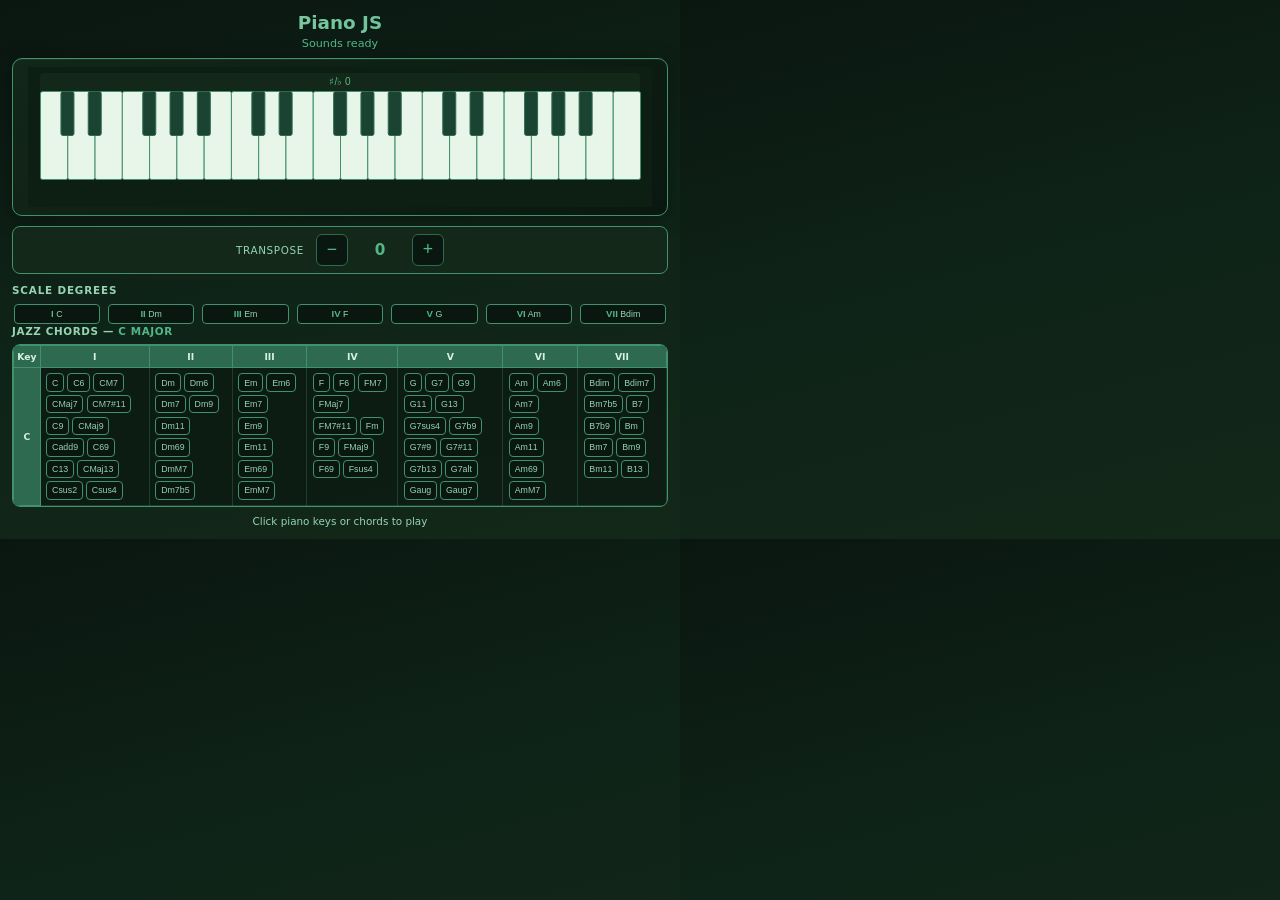
==== plugin-component/popup.html @ 5df88401 "updated pianojs" ====
<!DOCTYPE html>
<html lang="en">

<head>
	<meta charset="UTF-8" />
	<title>Piano JS</title>
	<link rel="stylesheet" href="popup.css" />
</head>

<body>
	<header class="popup-header">
		<h1>Piano JS</h1>
		<p id="load-status" class="load-status">Loading sounds…</p>
	</header>

	<section class="piano-panel">
		<div id="sketch-holder"></div>
	</section>

	<div class="transpose-bar">
		<label>Transpose</label>
		<button type="button" id="transpose-down" aria-label="Transpose down">−</button>
		<span id="transpose-value">0</span>
		<button type="button" id="transpose-up" aria-label="Transpose up">+</button>
	</div>

	<section class="degree-section">
		<h2>Scale degrees</h2>
		<div id="degree-chords"></div>
	</section>

	<section class="chord-section">
		<h2>Jazz chords — <span id="current-key-label" class="current-key-label">C major</span></h2>
		<div class="table-wrap">
			<table id="chord-table">
				<thead>
					<tr>
						<th class="row-key">Key</th>
						<th>I</th>
						<th>II</th>
						<th>III</th>
						<th>IV</th>
						<th>V</th>
						<th>VI</th>
						<th>VII</th>
					</tr>
				</thead>
				<tbody id="chord-table-body"></tbody>
			</table>
		</div>
	</section>

	<p class="footer-hint">Click piano keys or chords to play</p>

	<script src="lib/Tone.min.js"></script>
	<script src="lib/p5.min.js"></script>
	<script src="definitions.js"></script>
	<script src="key_ui.js"></script>
	<script src="piano_ui.js"></script>
	<script src="sketch.js"></script>
	<script src="chords-ui.js"></script>
	<script src="popup.js"></script>
</body>

</html>
---- plugin-component/popup.css ----
:root {
	--bg-deep: #0a1610;
	--bg-panel: #132818;
	--bg-panel-hover: #1a3324;
	--accent: #2d6a4f;
	--accent-bright: #52b788;
	--accent-glow: rgba(82, 183, 136, 0.35);
	--text: #d8f3dc;
	--text-muted: #95d5b2;
	--border: #40916c;
}

* {
	box-sizing: border-box;
}

html,
body {
	margin: 0;
	padding: 0;
	width: 680px;
	min-width: 680px;
	max-height: 640px;
	min-height: 520px;
	overflow-y: auto;
	overflow-x: hidden;
	font-family: 'Segoe UI', system-ui, -apple-system, sans-serif;
	background: linear-gradient(165deg, var(--bg-deep) 0%, #0f2418 50%, var(--bg-panel) 100%);
	color: var(--text);
}

body {
	padding: 0.75rem;
}

.popup-header {
	text-align: center;
	margin-bottom: 0.5rem;
}

.popup-header h1 {
	margin: 0;
	font-size: 1.15rem;
	font-weight: 600;
	background: linear-gradient(90deg, var(--text-muted), var(--accent-bright));
	-webkit-background-clip: text;
	-webkit-text-fill-color: transparent;
	background-clip: text;
}

.load-status {
	margin: 0.25rem 0 0;
	font-size: 0.7rem;
	color: var(--text-muted);
}

.load-status.ready {
	color: var(--accent-bright);
}

.piano-panel {
	background: linear-gradient(145deg, rgba(19, 40, 24, 0.95), rgba(10, 22, 16, 0.9));
	border: 1px solid var(--border);
	border-radius: 10px;
	padding: 0.5rem 0.35rem;
	margin-bottom: 0.6rem;
	box-shadow: 0 4px 20px rgba(0, 0, 0, 0.35), inset 0 1px 0 rgba(82, 183, 136, 0.1);
	overflow-x: auto;
}

#sketch-holder {
	display: flex;
	justify-content: center;
	overflow: visible;
	border-radius: 6px;
	min-width: 624px;
}

#sketch-holder canvas {
	display: block;
	width: 624px !important;
	height: 140px !important;
	max-width: none;
}

.transpose-bar {
	display: flex;
	align-items: center;
	justify-content: center;
	gap: 0.75rem;
	margin-bottom: 0.6rem;
	padding: 0.45rem 0.6rem;
	background: var(--bg-panel);
	border: 1px solid var(--border);
	border-radius: 8px;
}

.transpose-bar label {
	font-size: 0.65rem;
	color: var(--text-muted);
	text-transform: uppercase;
	letter-spacing: 0.06em;
}

.transpose-bar button {
	width: 2rem;
	height: 2rem;
	border: 1px solid var(--accent);
	border-radius: 6px;
	background: var(--bg-deep);
	color: var(--accent-bright);
	font-size: 1.1rem;
	cursor: pointer;
	transition: background 0.15s, box-shadow 0.15s;
}

.transpose-bar button:hover {
	background: var(--accent);
	box-shadow: 0 0 10px var(--accent-glow);
}

#transpose-value {
	min-width: 2.5rem;
	text-align: center;
	font-size: 0.95rem;
	font-weight: 600;
	color: var(--accent-bright);
}

.degree-section h2 {
	font-size: 0.65rem;
	text-transform: uppercase;
	letter-spacing: 0.08em;
	color: var(--text-muted);
	margin: 0 0 0.4rem;
}

#degree-chords {
	display: grid;
	grid-template-columns: repeat(7, 1fr);
	gap: 0.3rem;
}

.degree-btn {
	display: flex;
	flex-direction: column;
	align-items: center;
	gap: 0.15rem;
	padding: 0.35rem 0.15rem;
	border: 1px solid var(--border);
	border-radius: 6px;
	background: var(--bg-panel);
	color: var(--text);
	cursor: pointer;
	transition: background 0.12s, box-shadow 0.12s, border-color 0.12s;
}

.degree-btn:hover {
	background: var(--bg-panel-hover);
	border-color: var(--accent-bright);
	box-shadow: 0 0 10px var(--accent-glow);
}

.degree-label {
	font-size: 0.6rem;
	font-weight: 700;
	color: var(--accent-bright);
}

.degree-chord {
	font-size: 0.55rem;
	color: var(--text-muted);
	line-height: 1.1;
}

.chord-section {
	margin-bottom: 0.5rem;
}

.chord-section h2 {
	font-size: 0.65rem;
	text-transform: uppercase;
	letter-spacing: 0.06em;
	color: var(--text-muted);
	margin: 0 0 0.35rem;
	line-height: 1.3;
}

.current-key-label {
	color: var(--accent-bright);
	font-weight: 600;
}

.table-wrap {
	overflow-x: auto;
	-webkit-overflow-scrolling: touch;
	max-height: 200px;
	overflow-y: auto;
	border: 1px solid var(--border);
	border-radius: 8px;
	background: rgba(10, 22, 16, 0.6);
}

#chord-table {
	width: 100%;
	border-collapse: collapse;
	font-size: 0.58rem;
}

#chord-table th {
	position: sticky;
	top: 0;
	background: var(--accent);
	color: var(--text);
	padding: 0.3rem 0.2rem;
	border: 1px solid var(--border);
	z-index: 1;
}

#chord-table th.row-key {
	left: 0;
	z-index: 2;
}

#chord-table td {
	padding: 0.25rem;
	border: 1px solid rgba(64, 145, 108, 0.3);
	vertical-align: top;
}

.chord-btn {
	display: inline-block;
	margin: 0.1rem;
	padding: 0.2rem 0.3rem;
	border: 1px solid var(--border);
	border-radius: 4px;
	background: var(--bg-deep);
	color: var(--text-muted);
	font-size: 0.55rem;
	cursor: pointer;
	transition: background 0.12s, color 0.12s, box-shadow 0.12s;
}

.chord-btn:hover {
	background: var(--accent);
	color: var(--text);
	box-shadow: 0 0 6px var(--accent-glow);
}

.chord-btn.active {
	background: var(--accent);
	border-color: var(--accent-bright);
	color: var(--text);
}

.footer-hint {
	margin: 0.5rem 0 0;
	text-align: center;
	font-size: 0.65rem;
	color: var(--text-muted);
}
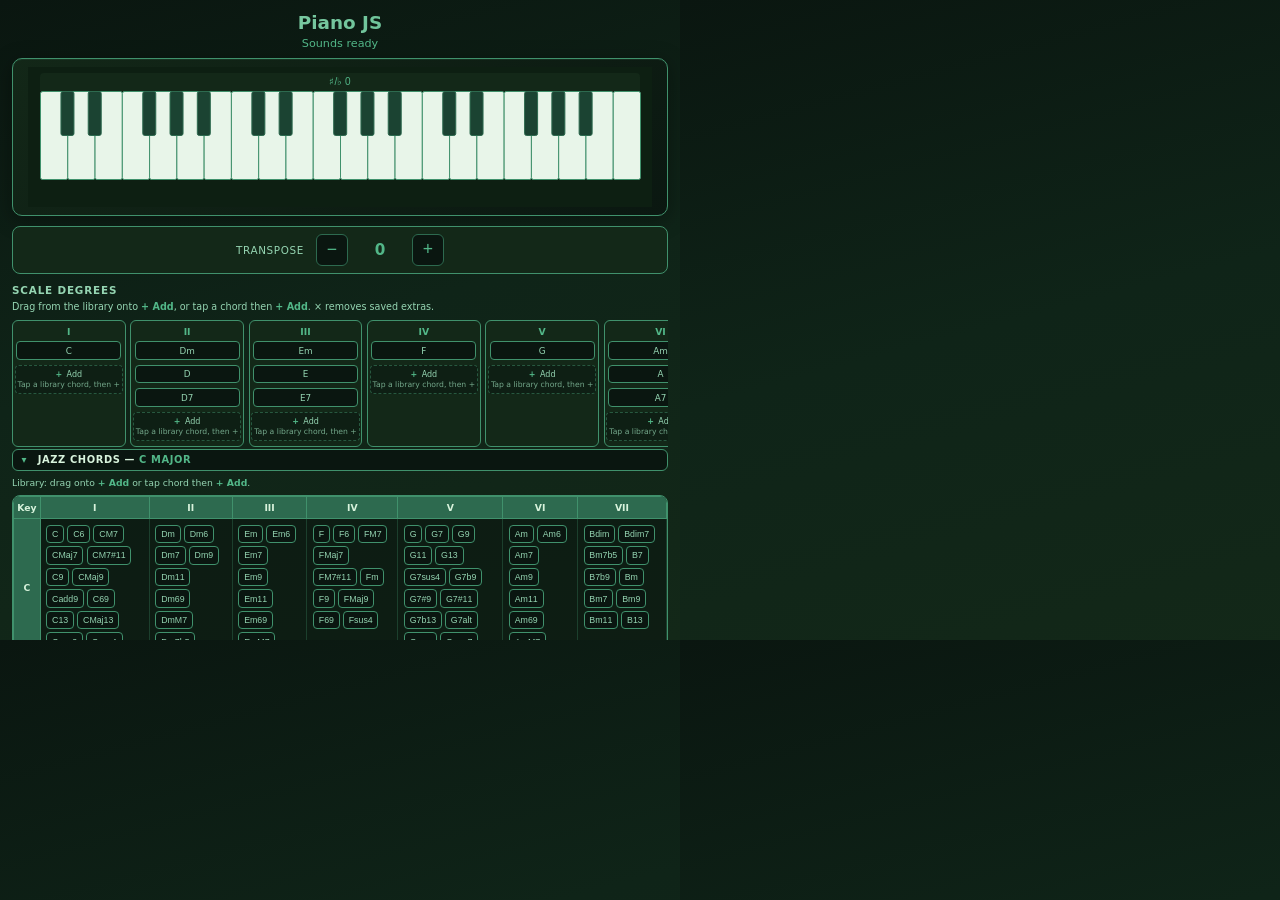
==== commit 5b455510: "update UI" ====
--- a/plugin-component/popup.html
+++ b/plugin-component/popup.html
@@ -26,27 +26,36 @@
 
 	<section class="degree-section">
 		<h2>Scale degrees</h2>
+		<p class="degree-hint">Drag from the library onto <strong>+ Add</strong>, or tap a chord then <strong>+ Add</strong>. × removes saved extras.</p>
 		<div id="degree-chords"></div>
 	</section>
 
-	<section class="chord-section">
-		<h2>Jazz chords — <span id="current-key-label" class="current-key-label">C major</span></h2>
-		<div class="table-wrap">
-			<table id="chord-table">
-				<thead>
-					<tr>
-						<th class="row-key">Key</th>
-						<th>I</th>
-						<th>II</th>
-						<th>III</th>
-						<th>IV</th>
-						<th>V</th>
-						<th>VI</th>
-						<th>VII</th>
-					</tr>
-				</thead>
-				<tbody id="chord-table-body"></tbody>
-			</table>
+	<section class="chord-section" id="jazz-chords-section">
+		<h2 class="chord-section-head">
+			<button type="button" id="jazz-chords-toggle" class="accordion-trigger" aria-expanded="true" aria-controls="jazz-chords-panel">
+				<span class="accordion-chevron" aria-hidden="true">▾</span>
+				<span class="accordion-title">Jazz chords — <span id="current-key-label" class="current-key-label">C major</span></span>
+			</button>
+		</h2>
+		<div id="jazz-chords-panel" class="jazz-chords-panel">
+			<p class="jazz-hint">Library: drag onto <strong>+ Add</strong> or tap chord then <strong>+ Add</strong>.</p>
+			<div class="table-wrap">
+				<table id="chord-table">
+					<thead>
+						<tr>
+							<th class="row-key">Key</th>
+							<th>I</th>
+							<th>II</th>
+							<th>III</th>
+							<th>IV</th>
+							<th>V</th>
+							<th>VI</th>
+							<th>VII</th>
+						</tr>
+					</thead>
+					<tbody id="chord-table-body"></tbody>
+				</table>
+			</div>
 		</div>
 	</section>
 
--- a/plugin-component/popup.css
+++ b/plugin-component/popup.css
@@ -8,6 +8,7 @@
 	--text: #d8f3dc;
 	--text-muted: #95d5b2;
 	--border: #40916c;
+	--danger: #e76f51;
 }
 
 * {
@@ -132,58 +133,252 @@
 	text-transform: uppercase;
 	letter-spacing: 0.08em;
 	color: var(--text-muted);
+	margin: 0 0 0.35rem;
+}
+
+.degree-hint {
 	margin: 0 0 0.4rem;
+	font-size: 0.6rem;
+	line-height: 1.35;
+	color: var(--text-muted);
+}
+
+.degree-hint strong {
+	color: var(--accent-bright);
 }
 
 #degree-chords {
-	display: grid;
-	grid-template-columns: repeat(7, 1fr);
+	display: flex;
+	flex-direction: row;
+	flex-wrap: nowrap;
 	gap: 0.3rem;
-}
-
-.degree-btn {
+	overflow-x: auto;
+	-webkit-overflow-scrolling: touch;
+	scroll-snap-type: x proximity;
+	padding-bottom: 0.15rem;
+}
+
+#degree-chords .degree-cell {
+	flex: 0 0 auto;
+	scroll-snap-align: start;
+	min-width: 4rem;
+}
+
+.degree-cell {
 	display: flex;
 	flex-direction: column;
-	align-items: center;
-	gap: 0.15rem;
-	padding: 0.35rem 0.15rem;
+	align-items: stretch;
+	gap: 0.18rem;
+	padding: 0.28rem 0.1rem;
 	border: 1px solid var(--border);
 	border-radius: 6px;
 	background: var(--bg-panel);
 	color: var(--text);
-	cursor: pointer;
+	min-width: 0;
 	transition: background 0.12s, box-shadow 0.12s, border-color 0.12s;
 }
 
-.degree-btn:hover {
+.degree-cell:hover {
 	background: var(--bg-panel-hover);
 	border-color: var(--accent-bright);
 	box-shadow: 0 0 10px var(--accent-glow);
 }
 
 .degree-label {
-	font-size: 0.6rem;
+	align-self: center;
+	font-size: 0.58rem;
 	font-weight: 700;
 	color: var(--accent-bright);
 }
 
-.degree-chord {
-	font-size: 0.55rem;
-	color: var(--text-muted);
-	line-height: 1.1;
+.degree-slot-list {
+	display: flex;
+	flex-direction: column;
+	gap: 0.12rem;
+	width: 100%;
+}
+
+.degree-slot-row {
+	display: flex;
+	align-items: center;
+	gap: 0.12rem;
+	width: 100%;
+	min-width: 0;
+}
+
+.degree-slot-btn {
+	flex: 1;
+	min-width: 0;
+	margin: 0;
+	padding: 0.18rem 0.08rem;
+	border: 1px solid rgba(64, 145, 108, 0.4);
+	border-radius: 4px;
+	background: var(--bg-deep);
+	color: var(--text-muted);
+	font-size: 0.5rem;
+	font-family: inherit;
+	cursor: pointer;
+	transition: background 0.12s, color 0.12s, border-color 0.12s, box-shadow 0.12s;
+}
+
+.degree-slot-btn:hover {
+	background: var(--accent);
+	border-color: var(--accent-bright);
+	color: var(--text);
+	box-shadow: 0 0 6px var(--accent-glow);
+}
+
+.slot-remove {
+	flex: 0 0 auto;
+	width: 1.15rem;
+	height: 1.15rem;
+	padding: 0;
+	border: 1px solid rgba(231, 111, 81, 0.45);
+	border-radius: 4px;
+	background: rgba(231, 111, 81, 0.1);
+	color: var(--danger);
+	font-size: 0.72rem;
+	line-height: 1;
+	cursor: pointer;
+}
+
+.slot-remove:hover {
+	background: rgba(231, 111, 81, 0.22);
+}
+
+.degree-drop-target {
+	margin-top: 0.05rem;
+	padding: 0.22rem 0.12rem;
+	border: 1px dashed rgba(64, 145, 108, 0.5);
+	border-radius: 4px;
+	background: rgba(10, 22, 16, 0.45);
+	font-size: 0.5rem;
+	color: var(--text-muted);
+	cursor: pointer;
+	text-align: center;
+}
+
+.degree-drop-target .drop-target-plus {
+	font-weight: 700;
+	color: var(--accent-bright);
+	margin-right: 0.12rem;
+}
+
+.degree-drop-target .drop-target-hint {
+	display: block;
+	margin-top: 0.12rem;
+	font-size: 0.48rem;
+	line-height: 1.2;
+}
+
+.degree-drop-target .drop-target-hint.muted {
+	opacity: 0.75;
+}
+
+.degree-drop-target.drop-target-active {
+	border-color: var(--accent-bright);
+}
+
+.degree-drop-target.degree-drop-hover {
+	background: rgba(45, 106, 79, 0.35);
+	border-color: var(--accent-bright);
+	border-style: solid;
 }
 
 .chord-section {
 	margin-bottom: 0.5rem;
 }
 
-.chord-section h2 {
-	font-size: 0.65rem;
+.chord-section-head {
+	margin: 0 0 0.35rem;
+	padding: 0;
+	border: none;
+}
+
+.accordion-trigger {
+	display: flex;
+	align-items: center;
+	gap: 0.35rem;
+	width: 100%;
+	margin: 0;
+	padding: 0.28rem 0.2rem;
+	border: 1px solid var(--border);
+	border-radius: 6px;
+	background: var(--bg-deep);
+	color: var(--text);
+	font: inherit;
+	font-size: 0.62rem;
+	font-weight: 600;
 	text-transform: uppercase;
 	letter-spacing: 0.06em;
-	color: var(--text-muted);
-	margin: 0 0 0.35rem;
-	line-height: 1.3;
+	cursor: pointer;
+	text-align: left;
+}
+
+.accordion-trigger:hover {
+	background: var(--bg-panel-hover);
+	border-color: var(--accent-bright);
+}
+
+.accordion-chevron {
+	flex: 0 0 auto;
+	width: 1rem;
+	text-align: center;
+	color: var(--accent-bright);
+	transition: transform 0.2s ease;
+}
+
+.chord-section.is-collapsed .accordion-chevron {
+	transform: rotate(-90deg);
+}
+
+.accordion-title {
+	flex: 1;
+	min-width: 0;
+}
+
+.jazz-chords-panel {
+	max-height: 1600px;
+	opacity: 1;
+	overflow: hidden;
+	transition: max-height 0.32s ease, opacity 0.22s ease;
+}
+
+.chord-section.is-collapsed .jazz-chords-panel {
+	max-height: 0;
+	opacity: 0;
+	margin: 0;
+	padding: 0;
+	pointer-events: none;
+}
+
+.jazz-hint {
+	margin: 0 0 0.4rem;
+	font-size: 0.58rem;
+	line-height: 1.35;
+	color: var(--text-muted);
+}
+
+.jazz-hint strong {
+	color: var(--accent-bright);
+}
+
+.chord-lib-btn {
+	cursor: grab;
+	user-select: none;
+}
+
+.chord-lib-btn:active {
+	cursor: grabbing;
+}
+
+.chord-lib-btn.lib-picked {
+	outline: 2px solid var(--accent-bright);
+	outline-offset: 0;
+}
+
+body.chord-drag-active {
+	cursor: grabbing;
 }
 
 .current-key-label {
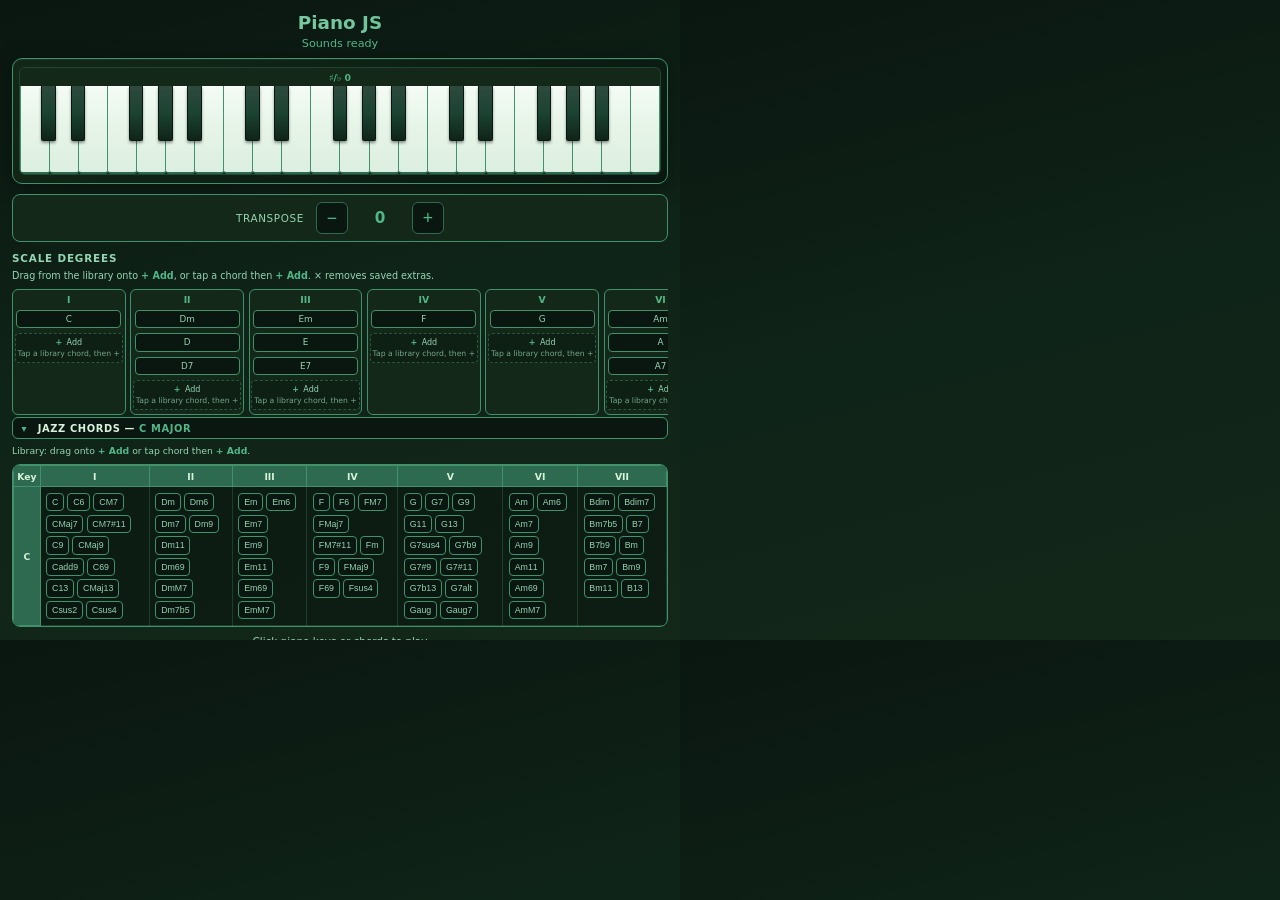
==== commit 65a71d6d: "switched UI from using p5js to DOM" ====
--- a/plugin-component/popup.html
+++ b/plugin-component/popup.html
@@ -7,7 +7,7 @@
 	<link rel="stylesheet" href="popup.css" />
 </head>
 
-<body>
+<body class="pianojs-popup">
 	<header class="popup-header">
 		<h1>Piano JS</h1>
 		<p id="load-status" class="load-status">Loading sounds…</p>
@@ -62,11 +62,8 @@
 	<p class="footer-hint">Click piano keys or chords to play</p>
 
 	<script src="lib/Tone.min.js"></script>
-	<script src="lib/p5.min.js"></script>
 	<script src="definitions.js"></script>
-	<script src="key_ui.js"></script>
-	<script src="piano_ui.js"></script>
-	<script src="sketch.js"></script>
+	<script src="piano_dom.js"></script>
 	<script src="chords-ui.js"></script>
 	<script src="popup.js"></script>
 </body>
--- a/plugin-component/popup.css
+++ b/plugin-component/popup.css
@@ -74,14 +74,134 @@
 	justify-content: center;
 	overflow: visible;
 	border-radius: 6px;
-	min-width: 624px;
-}
-
-#sketch-holder canvas {
-	display: block;
-	width: 624px !important;
-	height: 140px !important;
-	max-width: none;
+	min-width: 0;
+	width: 100%;
+}
+
+.piano-root {
+	width: 100%;
+	min-width: 560px;
+	display: flex;
+	flex-direction: column;
+	border-radius: 6px;
+	overflow: hidden;
+	background: #0d1f12;
+	border: 1px solid rgba(64, 145, 108, 0.35);
+}
+
+.piano-transpose-bar {
+	display: flex;
+	align-items: center;
+	justify-content: center;
+	min-height: 1.15rem;
+	padding: 0.12rem 0.25rem;
+	background: #132818;
+	border-radius: 4px 4px 0 0;
+}
+
+.piano-transpose-badge {
+	font-size: 0.58rem;
+	font-weight: 600;
+	color: #52b788;
+}
+
+.piano-keys-stage {
+	position: relative;
+	width: 100%;
+	min-height: 5.5rem;
+	touch-action: manipulation;
+}
+
+.pianojs-popup .piano-keys-stage {
+	min-height: 5.5rem;
+}
+
+.piano-whites {
+	display: flex;
+	flex-direction: row;
+	width: 100%;
+	height: 100%;
+	min-height: inherit;
+}
+
+.piano-blacks {
+	position: absolute;
+	left: 0;
+	right: 0;
+	top: 0;
+	height: 62%;
+	pointer-events: none;
+}
+
+.piano-blacks .piano-key {
+	pointer-events: auto;
+}
+
+.piano-key {
+	position: relative;
+	margin: 0;
+	padding: 0;
+	border: none;
+	cursor: pointer;
+	-webkit-tap-highlight-color: transparent;
+	box-sizing: border-box;
+}
+
+.piano-key--white {
+	flex: 1 1 0;
+	min-width: 0;
+	border-radius: 0 0 3px 3px;
+	background: linear-gradient(180deg, #f4fcf5 0%, #e8f5e9 40%, #dcefe0 100%);
+	box-shadow: inset 0 1px 0 rgba(255, 255, 255, 0.55);
+	border-right: 1px solid #40916c;
+	border-bottom: 2px solid #2d6a4f;
+}
+
+.piano-key--white:first-child {
+	border-left: 1px solid #40916c;
+}
+
+.piano-key--white:active,
+.piano-key--white.is-pressed {
+	background: linear-gradient(180deg, #d8f3dc 0%, #c3e6cb 100%);
+}
+
+.piano-key--black {
+	position: absolute;
+	top: 0;
+	height: 100%;
+	border-radius: 0 0 2px 2px;
+	background: linear-gradient(180deg, #2d4a3e 0%, #1b4332 50%, #0f2418 100%);
+	box-shadow: 0 2px 3px rgba(0, 0, 0, 0.4);
+	border: 1px solid #0a1610;
+	border-top: none;
+	z-index: 2;
+}
+
+.piano-key--black:active,
+.piano-key--black.is-pressed {
+	background: linear-gradient(180deg, #40916c 0%, #1b4332 100%);
+}
+
+.piano-key--white.is-highlighted::after,
+.piano-key--black.is-highlighted::after {
+	content: '';
+	position: absolute;
+	left: 50%;
+	transform: translateX(-50%);
+	width: 0.45rem;
+	height: 0.45rem;
+	border-radius: 50%;
+	background: radial-gradient(circle, #52b788 0%, #2d6a4f 100%);
+	pointer-events: none;
+}
+
+.piano-key--white.is-highlighted::after {
+	bottom: 16%;
+}
+
+.piano-key--black.is-highlighted::after {
+	bottom: 20%;
 }
 
 .transpose-bar {
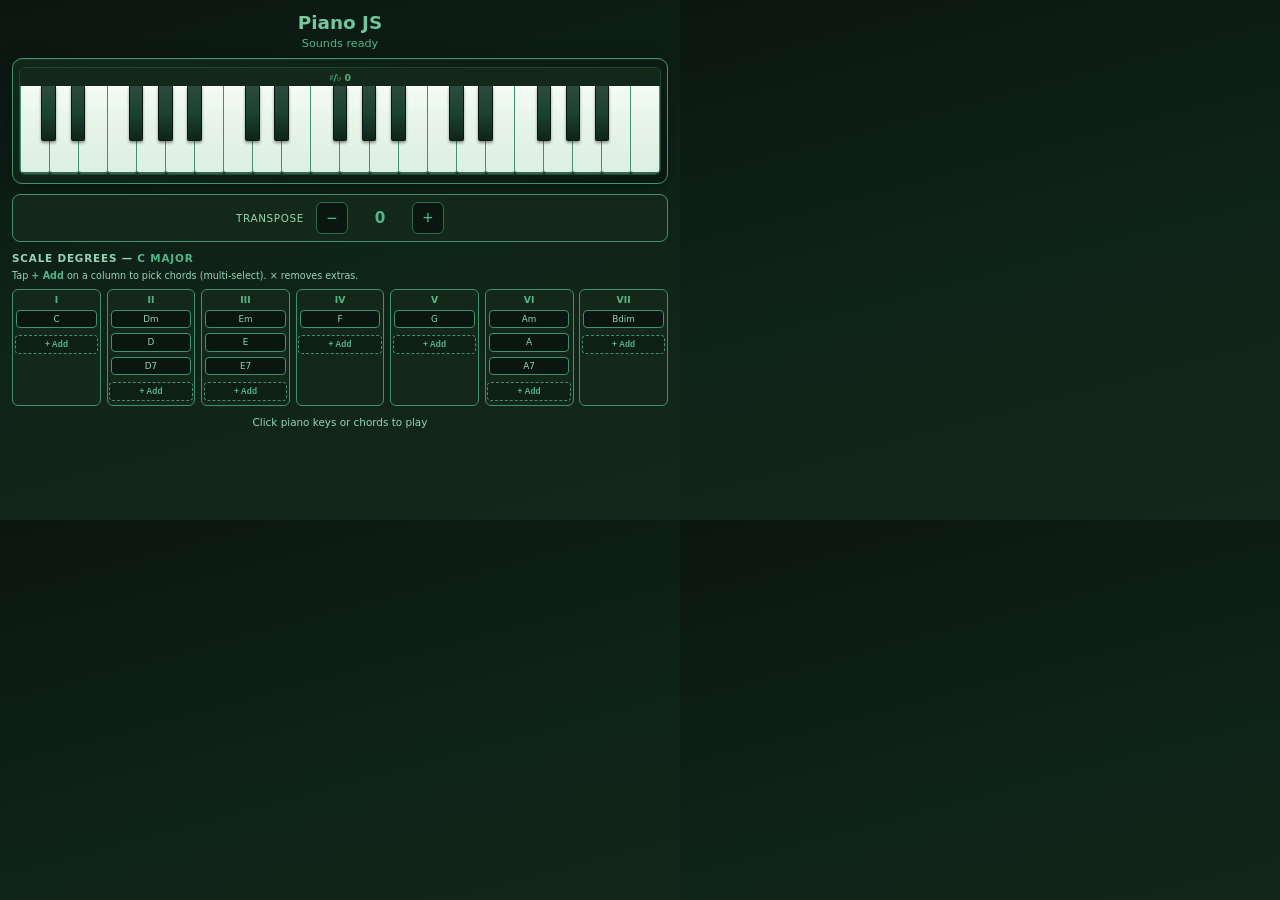
==== commit e401bb8e: "update UI and logic" ====
--- a/plugin-component/popup.html
+++ b/plugin-component/popup.html
@@ -25,41 +25,26 @@
 	</div>
 
 	<section class="degree-section">
-		<h2>Scale degrees</h2>
-		<p class="degree-hint">Drag from the library onto <strong>+ Add</strong>, or tap a chord then <strong>+ Add</strong>. × removes saved extras.</p>
+		<h2>Scale degrees — <span id="current-key-label" class="current-key-label">C major</span></h2>
+		<p class="degree-hint">Tap <strong>+ Add</strong> on a column to pick chords (multi-select). × removes extras.</p>
 		<div id="degree-chords"></div>
 	</section>
 
-	<section class="chord-section" id="jazz-chords-section">
-		<h2 class="chord-section-head">
-			<button type="button" id="jazz-chords-toggle" class="accordion-trigger" aria-expanded="true" aria-controls="jazz-chords-panel">
-				<span class="accordion-chevron" aria-hidden="true">▾</span>
-				<span class="accordion-title">Jazz chords — <span id="current-key-label" class="current-key-label">C major</span></span>
-			</button>
-		</h2>
-		<div id="jazz-chords-panel" class="jazz-chords-panel">
-			<p class="jazz-hint">Library: drag onto <strong>+ Add</strong> or tap chord then <strong>+ Add</strong>.</p>
-			<div class="table-wrap">
-				<table id="chord-table">
-					<thead>
-						<tr>
-							<th class="row-key">Key</th>
-							<th>I</th>
-							<th>II</th>
-							<th>III</th>
-							<th>IV</th>
-							<th>V</th>
-							<th>VI</th>
-							<th>VII</th>
-						</tr>
-					</thead>
-					<tbody id="chord-table-body"></tbody>
-				</table>
+	<p class="footer-hint">Click piano keys or chords to play</p>
+
+	<div id="chord-picker-overlay" class="chord-picker-overlay" hidden aria-hidden="true">
+		<div class="chord-picker-dialog" role="dialog" aria-modal="true" aria-labelledby="chord-picker-title">
+			<h3 id="chord-picker-title" class="chord-picker-title">Add chords</h3>
+			<p class="chord-picker-sub">Tick chords for this scale degree, then add all at once.</p>
+			<div id="chord-picker-list" class="chord-picker-list"></div>
+			<div class="chord-picker-actions">
+				<button type="button" id="chord-picker-select-all" class="chord-picker-secondary">Select all</button>
+				<button type="button" id="chord-picker-clear" class="chord-picker-secondary">Clear</button>
+				<button type="button" id="chord-picker-cancel" class="chord-picker-secondary">Cancel</button>
+				<button type="button" id="chord-picker-confirm" class="chord-picker-primary">Add selected</button>
 			</div>
 		</div>
-	</section>
-
-	<p class="footer-hint">Click piano keys or chords to play</p>
+	</div>
 
 	<script src="lib/Tone.min.js"></script>
 	<script src="definitions.js"></script>
--- a/plugin-component/popup.css
+++ b/plugin-component/popup.css
@@ -80,7 +80,7 @@
 
 .piano-root {
 	width: 100%;
-	min-width: 560px;
+	min-width: 0;
 	display: flex;
 	flex-direction: column;
 	border-radius: 6px;
@@ -209,6 +209,7 @@
 	align-items: center;
 	justify-content: center;
 	gap: 0.75rem;
+	width: 100%;
 	margin-bottom: 0.6rem;
 	padding: 0.45rem 0.6rem;
 	background: var(--bg-panel);
@@ -248,6 +249,10 @@
 	color: var(--accent-bright);
 }
 
+.degree-section {
+	width: 100%;
+}
+
 .degree-section h2 {
 	font-size: 0.65rem;
 	text-transform: uppercase;
@@ -268,30 +273,31 @@
 }
 
 #degree-chords {
+	--degree-col-scale: 1;
 	display: flex;
 	flex-direction: row;
 	flex-wrap: nowrap;
-	gap: 0.3rem;
-	overflow-x: auto;
-	-webkit-overflow-scrolling: touch;
-	scroll-snap-type: x proximity;
+	align-items: stretch;
+	width: 100%;
+	gap: 0.35rem;
+	overflow-x: visible;
 	padding-bottom: 0.15rem;
 }
 
 #degree-chords .degree-cell {
-	flex: 0 0 auto;
-	scroll-snap-align: start;
-	min-width: 4rem;
+	flex: 1 1 0;
+	min-width: 0;
+	max-width: none;
 }
 
 .degree-cell {
 	display: flex;
 	flex-direction: column;
 	align-items: stretch;
-	gap: 0.18rem;
-	padding: 0.28rem 0.1rem;
-	border: 1px solid var(--border);
-	border-radius: 6px;
+	gap: calc(0.18rem * var(--degree-col-scale));
+	padding: calc(0.28rem * var(--degree-col-scale)) calc(0.1rem * var(--degree-col-scale));
+	border: 1px solid var(--border);
+	border-radius: calc(6px * var(--degree-col-scale));
 	background: var(--bg-panel);
 	color: var(--text);
 	min-width: 0;
@@ -306,7 +312,7 @@
 
 .degree-label {
 	align-self: center;
-	font-size: 0.58rem;
+	font-size: calc(0.58rem * var(--degree-col-scale));
 	font-weight: 700;
 	color: var(--accent-bright);
 }
@@ -314,14 +320,14 @@
 .degree-slot-list {
 	display: flex;
 	flex-direction: column;
-	gap: 0.12rem;
+	gap: calc(0.12rem * var(--degree-col-scale));
 	width: 100%;
 }
 
 .degree-slot-row {
 	display: flex;
 	align-items: center;
-	gap: 0.12rem;
+	gap: calc(0.12rem * var(--degree-col-scale));
 	width: 100%;
 	min-width: 0;
 }
@@ -330,12 +336,12 @@
 	flex: 1;
 	min-width: 0;
 	margin: 0;
-	padding: 0.18rem 0.08rem;
+	padding: calc(0.18rem * var(--degree-col-scale)) calc(0.08rem * var(--degree-col-scale));
 	border: 1px solid rgba(64, 145, 108, 0.4);
-	border-radius: 4px;
+	border-radius: calc(4px * var(--degree-col-scale));
 	background: var(--bg-deep);
 	color: var(--text-muted);
-	font-size: 0.5rem;
+	font-size: calc(0.5rem * var(--degree-col-scale));
 	font-family: inherit;
 	cursor: pointer;
 	transition: background 0.12s, color 0.12s, border-color 0.12s, box-shadow 0.12s;
@@ -350,14 +356,14 @@
 
 .slot-remove {
 	flex: 0 0 auto;
-	width: 1.15rem;
-	height: 1.15rem;
+	width: calc(1.15rem * var(--degree-col-scale, 1));
+	height: calc(1.15rem * var(--degree-col-scale, 1));
 	padding: 0;
 	border: 1px solid rgba(231, 111, 81, 0.45);
-	border-radius: 4px;
+	border-radius: calc(4px * var(--degree-col-scale, 1));
 	background: rgba(231, 111, 81, 0.1);
 	color: var(--danger);
-	font-size: 0.72rem;
+	font-size: calc(0.72rem * var(--degree-col-scale, 1));
 	line-height: 1;
 	cursor: pointer;
 }
@@ -366,43 +372,156 @@
 	background: rgba(231, 111, 81, 0.22);
 }
 
-.degree-drop-target {
-	margin-top: 0.05rem;
-	padding: 0.22rem 0.12rem;
-	border: 1px dashed rgba(64, 145, 108, 0.5);
-	border-radius: 4px;
+.degree-add-btn {
+	margin-top: calc(0.12rem * var(--degree-col-scale, 1));
+	width: 100%;
+	padding: calc(0.22rem * var(--degree-col-scale, 1)) calc(0.1rem * var(--degree-col-scale, 1));
+	border: 1px dashed var(--border);
+	border-radius: calc(4px * var(--degree-col-scale, 1));
 	background: rgba(10, 22, 16, 0.45);
-	font-size: 0.5rem;
-	color: var(--text-muted);
-	cursor: pointer;
-	text-align: center;
-}
-
-.degree-drop-target .drop-target-plus {
-	font-weight: 700;
-	color: var(--accent-bright);
-	margin-right: 0.12rem;
-}
-
-.degree-drop-target .drop-target-hint {
-	display: block;
-	margin-top: 0.12rem;
-	font-size: 0.48rem;
-	line-height: 1.2;
-}
-
-.degree-drop-target .drop-target-hint.muted {
+	color: var(--accent-bright);
+	font-size: calc(0.52rem * var(--degree-col-scale, 1));
+	font-weight: 600;
+	cursor: pointer;
+	transition: background 0.12s, border-color 0.12s, box-shadow 0.12s;
+}
+
+.degree-add-btn:hover {
+	background: rgba(45, 106, 79, 0.35);
+	border-color: var(--accent-bright);
+	border-style: solid;
+	box-shadow: 0 0 8px var(--accent-glow);
+}
+
+.chord-picker-overlay {
+	position: fixed;
+	inset: 0;
+	z-index: 1000;
+	display: flex;
+	align-items: center;
+	justify-content: center;
+	padding: 0.75rem;
+	background: rgba(5, 12, 8, 0.72);
+	backdrop-filter: blur(4px);
+}
+
+.chord-picker-overlay[hidden] {
+	display: none;
+}
+
+.chord-picker-dialog {
+	width: 100%;
+	max-width: 320px;
+	max-height: 85vh;
+	display: flex;
+	flex-direction: column;
+	padding: 0.75rem;
+	border: 1px solid var(--border);
+	border-radius: 10px;
+	background: linear-gradient(160deg, var(--bg-panel) 0%, var(--bg-deep) 100%);
+	box-shadow: 0 12px 40px rgba(0, 0, 0, 0.5);
+}
+
+.chord-picker-title {
+	margin: 0 0 0.25rem;
+	font-size: 0.85rem;
+	color: var(--accent-bright);
+}
+
+.chord-picker-sub {
+	margin: 0 0 0.5rem;
+	font-size: 0.62rem;
+	color: var(--text-muted);
+	line-height: 1.35;
+}
+
+.chord-picker-list {
+	flex: 1;
+	overflow-y: auto;
+	display: flex;
+	flex-direction: column;
+	gap: 0.25rem;
+	margin-bottom: 0.6rem;
+	padding-right: 0.15rem;
+}
+
+.chord-picker-item {
+	display: flex;
+	align-items: center;
+	gap: 0.4rem;
+	padding: 0.35rem 0.4rem;
+	border: 1px solid rgba(64, 145, 108, 0.35);
+	border-radius: 6px;
+	background: rgba(10, 22, 16, 0.5);
+	cursor: pointer;
+	font-size: 0.72rem;
+}
+
+.chord-picker-item:hover:not(.is-default) {
+	border-color: var(--accent-bright);
+	background: rgba(45, 106, 79, 0.25);
+}
+
+.chord-picker-item.is-default {
 	opacity: 0.75;
-}
-
-.degree-drop-target.drop-target-active {
-	border-color: var(--accent-bright);
-}
-
-.degree-drop-target.degree-drop-hover {
-	background: rgba(45, 106, 79, 0.35);
-	border-color: var(--accent-bright);
-	border-style: solid;
+	cursor: default;
+}
+
+.chord-picker-check {
+	flex: 0 0 auto;
+	width: 0.9rem;
+	height: 0.9rem;
+	accent-color: var(--accent-bright);
+}
+
+.chord-picker-name {
+	flex: 1;
+	color: var(--text);
+}
+
+.picker-tag {
+	font-size: 0.55rem;
+	color: var(--text-muted);
+	font-weight: 400;
+}
+
+.chord-picker-actions {
+	display: flex;
+	flex-wrap: wrap;
+	gap: 0.35rem;
+	justify-content: flex-end;
+}
+
+.chord-picker-primary,
+.chord-picker-secondary {
+	padding: 0.35rem 0.55rem;
+	border-radius: 6px;
+	font-size: 0.65rem;
+	font-family: inherit;
+	cursor: pointer;
+	border: 1px solid var(--border);
+}
+
+.chord-picker-primary {
+	background: var(--accent);
+	color: var(--text);
+	border-color: var(--accent-bright);
+	font-weight: 600;
+}
+
+.chord-picker-primary:hover {
+	background: var(--accent-bright);
+	color: var(--bg-deep);
+}
+
+.chord-picker-secondary {
+	background: var(--bg-deep);
+	color: var(--text-muted);
+}
+
+.chord-picker-secondary:hover {
+	border-color: var(--accent-bright);
+	color: var(--text);
 }
 
 .chord-section {
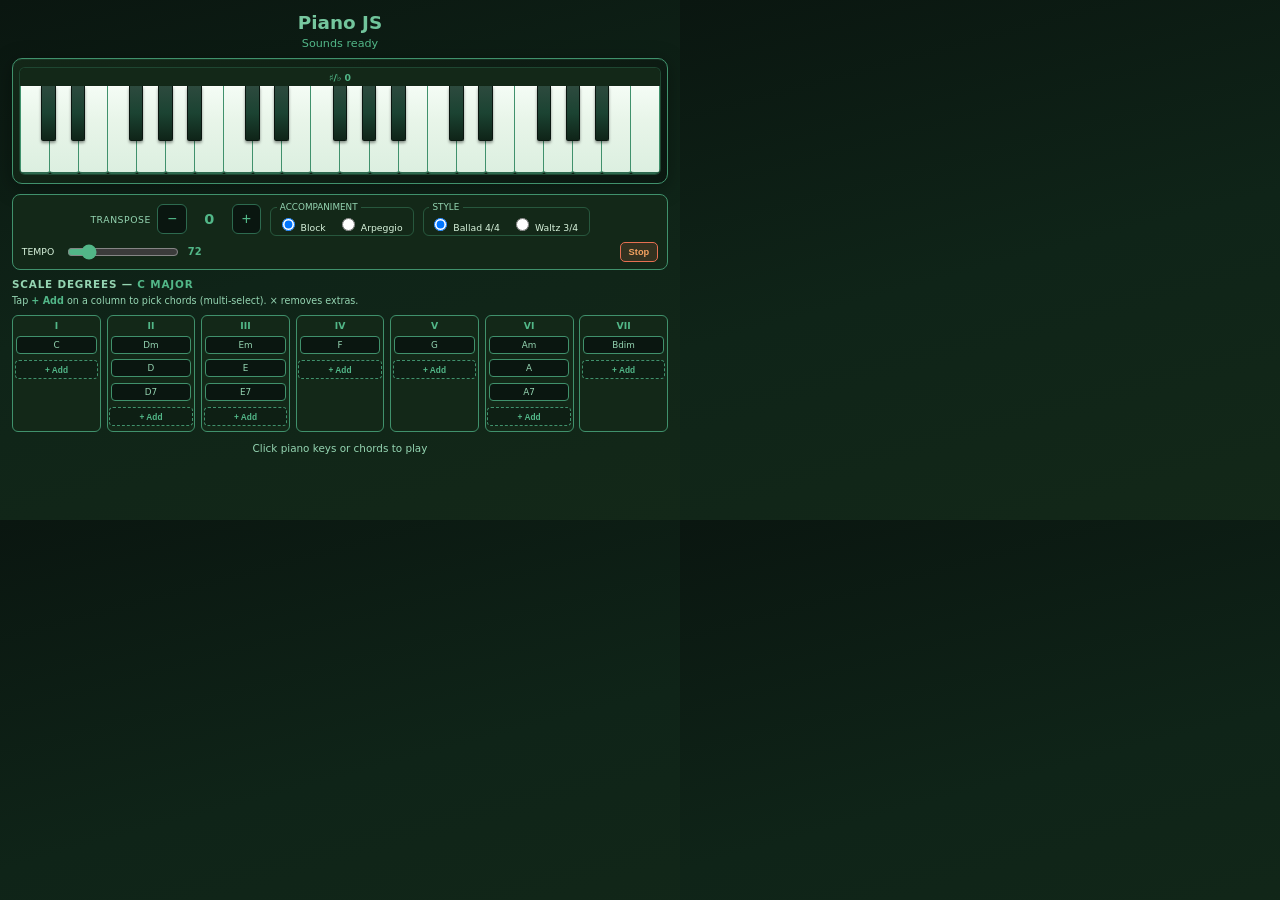
==== commit 43014e46: "added accompaniment" ====
--- a/plugin-component/popup.html
+++ b/plugin-component/popup.html
@@ -17,12 +17,30 @@
 		<div id="sketch-holder"></div>
 	</section>
 
-	<div class="transpose-bar">
-		<label>Transpose</label>
-		<button type="button" id="transpose-down" aria-label="Transpose down">−</button>
-		<span id="transpose-value">0</span>
-		<button type="button" id="transpose-up" aria-label="Transpose up">+</button>
-	</div>
+	<section class="playback-panel" id="playback-panel" aria-label="Playback settings">
+		<div class="playback-panel__group playback-panel__transpose">
+			<span class="playback-panel__label">Transpose</span>
+			<button type="button" id="transpose-down" aria-label="Transpose down">−</button>
+			<span id="transpose-value" class="playback-panel__value">0</span>
+			<button type="button" id="transpose-up" aria-label="Transpose up">+</button>
+		</div>
+		<fieldset class="playback-panel__group accomp-mode-group">
+			<legend>Accompaniment</legend>
+			<label><input type="radio" name="accomp-mode" id="accomp-mode-block" value="block" checked /> Block</label>
+			<label><input type="radio" name="accomp-mode" id="accomp-mode-arpeggio" value="arpeggio" /> Arpeggio</label>
+		</fieldset>
+		<fieldset class="playback-panel__group accomp-style-group" id="accomp-style-group" hidden>
+			<legend>Style</legend>
+			<label><input type="radio" name="accomp-style" id="accomp-style-ballad" value="ballad" checked /> Ballad 4/4</label>
+			<label><input type="radio" name="accomp-style" id="accomp-style-waltz" value="waltz" /> Waltz 3/4</label>
+		</fieldset>
+		<div class="playback-panel__group playback-panel__tempo">
+			<label class="accomp-bpm-label" for="accomp-bpm">Tempo</label>
+			<input type="range" id="accomp-bpm" min="50" max="200" value="72" aria-valuemin="50" aria-valuemax="200" aria-valuenow="72" />
+			<span id="accomp-bpm-value" class="accomp-bpm-value" aria-live="polite">72</span>
+		</div>
+		<button type="button" id="accomp-stop" class="accomp-stop-btn playback-panel__stop">Stop</button>
+	</section>
 
 	<section class="degree-section">
 		<h2>Scale degrees — <span id="current-key-label" class="current-key-label">C major</span></h2>
@@ -48,6 +66,9 @@
 
 	<script src="lib/Tone.min.js"></script>
 	<script src="definitions.js"></script>
+	<script src="chord-voicing.js"></script>
+	<script src="arpeggio-patterns.js"></script>
+	<script src="playback.js"></script>
 	<script src="piano_dom.js"></script>
 	<script src="chords-ui.js"></script>
 	<script src="popup.js"></script>
--- a/plugin-component/popup.css
+++ b/plugin-component/popup.css
@@ -204,49 +204,118 @@
 	bottom: 20%;
 }
 
-.transpose-bar {
-	display: flex;
+.playback-panel {
+	width: 100%;
+	margin-bottom: 0.5rem;
+	padding: 0.45rem 0.55rem;
+	display: flex;
+	flex-wrap: wrap;
 	align-items: center;
 	justify-content: center;
-	gap: 0.75rem;
-	width: 100%;
-	margin-bottom: 0.6rem;
-	padding: 0.45rem 0.6rem;
+	gap: 0.35rem 0.55rem;
 	background: var(--bg-panel);
 	border: 1px solid var(--border);
 	border-radius: 8px;
 }
 
-.transpose-bar label {
-	font-size: 0.65rem;
+.playback-panel__group {
+	display: flex;
+	flex-wrap: wrap;
+	align-items: center;
+	gap: 0.25rem 0.4rem;
+}
+
+.playback-panel fieldset.playback-panel__group {
+	margin: 0;
+	padding: 0.15rem 0.35rem;
+	border: 1px solid rgba(64, 145, 108, 0.45);
+	border-radius: 6px;
+}
+
+.playback-panel legend {
+	font-size: 0.55rem;
+	text-transform: uppercase;
+	color: var(--text-muted);
+	padding: 0 0.2rem;
+}
+
+.playback-panel label {
+	font-size: 0.58rem;
+	color: var(--text);
+	margin-right: 0.3rem;
+	cursor: pointer;
+}
+
+.playback-panel__label {
+	font-size: 0.58rem;
 	color: var(--text-muted);
 	text-transform: uppercase;
 	letter-spacing: 0.06em;
 }
 
-.transpose-bar button {
-	width: 2rem;
-	height: 2rem;
+.playback-panel__transpose button {
+	width: 1.85rem;
+	height: 1.85rem;
 	border: 1px solid var(--accent);
 	border-radius: 6px;
 	background: var(--bg-deep);
 	color: var(--accent-bright);
-	font-size: 1.1rem;
+	font-size: 1rem;
 	cursor: pointer;
 	transition: background 0.15s, box-shadow 0.15s;
 }
 
-.transpose-bar button:hover {
+.playback-panel__transpose button:hover {
 	background: var(--accent);
 	box-shadow: 0 0 10px var(--accent-glow);
 }
 
+.playback-panel__value,
 #transpose-value {
-	min-width: 2.5rem;
+	min-width: 2rem;
 	text-align: center;
-	font-size: 0.95rem;
-	font-weight: 600;
-	color: var(--accent-bright);
+	font-size: 0.9rem;
+	font-weight: 600;
+	color: var(--accent-bright);
+}
+
+.playback-panel__tempo {
+	flex: 1 1 9rem;
+	min-width: 8rem;
+}
+
+.accomp-bpm-label {
+	margin-right: 0;
+	font-size: 0.58rem;
+	color: var(--text-muted);
+	text-transform: uppercase;
+}
+
+.playback-panel input[type='range']#accomp-bpm {
+	flex: 1 1 3.5rem;
+	width: auto;
+	min-width: 3rem;
+	max-width: 7rem;
+	accent-color: var(--accent-bright);
+}
+
+.accomp-bpm-value {
+	min-width: 1.5rem;
+	font-size: 0.62rem;
+	font-weight: 600;
+	color: var(--accent-bright);
+}
+
+.accomp-stop-btn,
+.playback-panel__stop {
+	padding: 0.25rem 0.5rem;
+	border: 1px solid var(--danger);
+	border-radius: 5px;
+	background: rgba(231, 111, 81, 0.15);
+	color: #f4a261;
+	font-size: 0.58rem;
+	font-weight: 600;
+	cursor: pointer;
 }
 
 .degree-section {
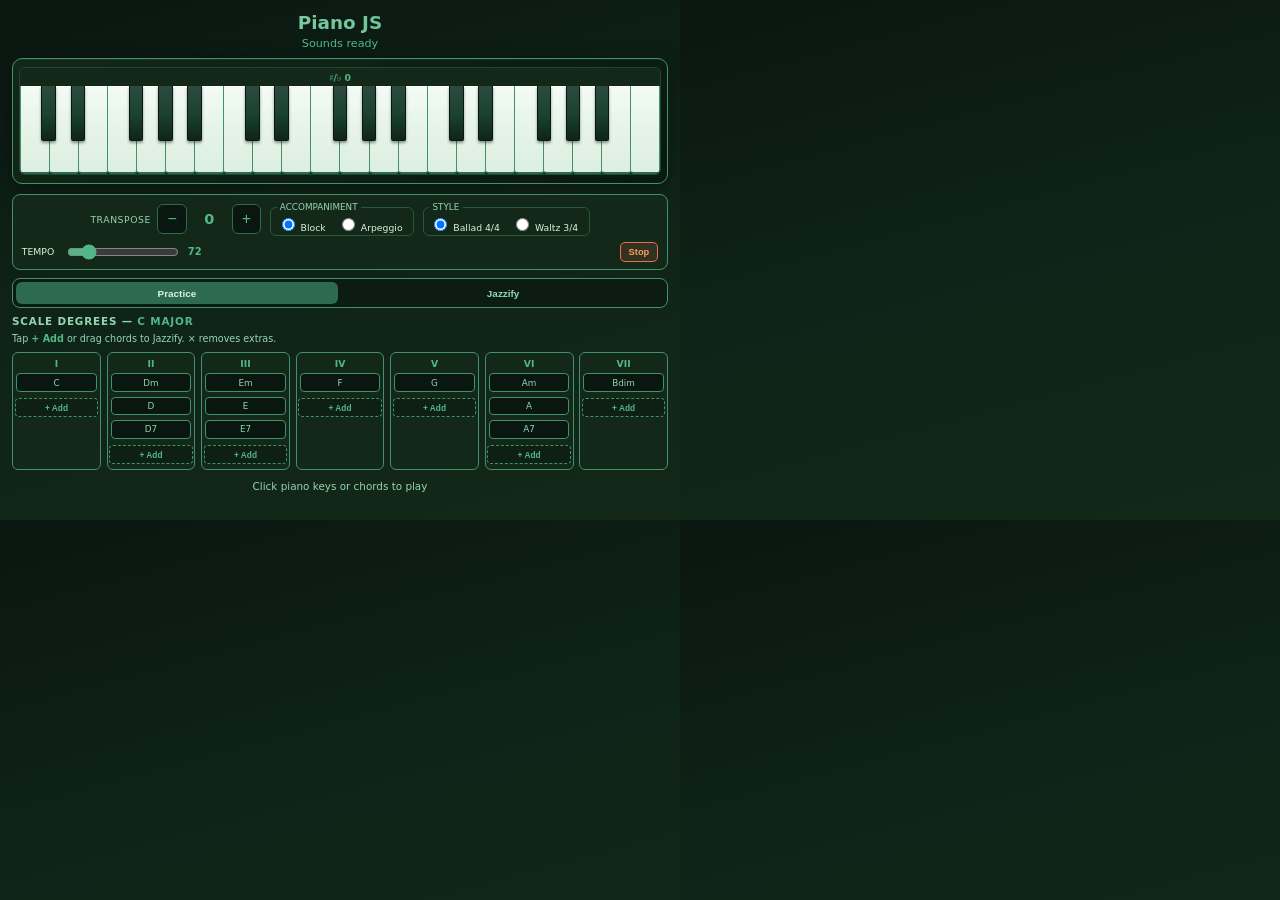
==== commit 416f47a0: "added jazzify" ====
--- a/plugin-component/popup.html
+++ b/plugin-component/popup.html
@@ -42,11 +42,37 @@
 		<button type="button" id="accomp-stop" class="accomp-stop-btn playback-panel__stop">Stop</button>
 	</section>
 
-	<section class="degree-section">
-		<h2>Scale degrees — <span id="current-key-label" class="current-key-label">C major</span></h2>
-		<p class="degree-hint">Tap <strong>+ Add</strong> on a column to pick chords (multi-select). × removes extras.</p>
-		<div id="degree-chords"></div>
-	</section>
+	<nav class="app-tabs" role="tablist" aria-label="Main views">
+		<button type="button" class="app-tab is-active" role="tab" data-tab="practice" aria-selected="true">Practice</button>
+		<button type="button" class="app-tab" role="tab" data-tab="jazzify" aria-selected="false">Jazzify</button>
+	</nav>
+
+	<div id="tab-panel-practice" class="tab-panel" role="tabpanel">
+		<section class="degree-section">
+			<h2>Scale degrees — <span id="current-key-label" class="current-key-label">C major</span></h2>
+			<p class="degree-hint">Tap <strong>+ Add</strong> or drag chords to Jazzify. × removes extras.</p>
+			<div id="degree-chords"></div>
+		</section>
+	</div>
+
+	<div id="tab-panel-jazzify" class="tab-panel is-hidden" role="tabpanel" hidden>
+		<section class="jazzify-section">
+			<h2>Jazzify</h2>
+			<p class="jazzify-hint">Drag chords here or type symbols. <strong>Jazzify</strong> inserts ii–V and passing chords (dashed). Tap to hear.</p>
+			<div id="song-progression" class="progression-strip" aria-live="polite"></div>
+			<div id="progression-drop-zone" class="progression-drop-zone">
+				<span class="progression-drop-label">Drop chords here</span>
+			</div>
+			<div class="jazzify-toolbar">
+				<label class="jazzify-key-label">Key <select id="jazzify-key"></select></label>
+				<input type="text" id="jazzify-chord-input" class="jazzify-chord-input" placeholder="C, Em, G7" />
+				<button type="button" id="jazzify-chord-add" class="jazzify-secondary-btn">Add</button>
+				<button type="button" id="jazzify-run" class="jazzify-primary-btn">Jazzify</button>
+				<button type="button" id="jazzify-clear" class="jazzify-secondary-btn">Clear</button>
+			</div>
+			<div id="jazzify-suggestions" class="jazzify-suggestions"></div>
+		</section>
+	</div>
 
 	<p class="footer-hint">Click piano keys or chords to play</p>
 
@@ -71,6 +97,8 @@
 	<script src="playback.js"></script>
 	<script src="piano_dom.js"></script>
 	<script src="chords-ui.js"></script>
+	<script src="jazzify.js"></script>
+	<script src="jazzify-ui.js"></script>
 	<script src="popup.js"></script>
 </body>
 
--- a/plugin-component/popup.css
+++ b/plugin-component/popup.css
@@ -762,3 +762,215 @@
 	font-size: 0.65rem;
 	color: var(--text-muted);
 }
+
+.app-tabs {
+	display: flex;
+	gap: 0.3rem;
+	margin-bottom: 0.45rem;
+	padding: 0.2rem;
+	border: 1px solid var(--border);
+	border-radius: 8px;
+	background: rgba(10, 22, 16, 0.6);
+}
+
+.app-tab {
+	flex: 1;
+	padding: 0.35rem;
+	border: none;
+	border-radius: 6px;
+	background: transparent;
+	color: var(--text-muted);
+	font-size: 0.62rem;
+	font-weight: 600;
+	cursor: pointer;
+}
+
+.app-tab.is-active {
+	background: var(--accent);
+	color: var(--text);
+}
+
+.tab-panel.is-hidden {
+	display: none;
+}
+
+.jazzify-section h2 {
+	font-size: 0.62rem;
+	text-transform: uppercase;
+	color: var(--text-muted);
+	margin: 0 0 0.35rem;
+}
+
+.jazzify-hint {
+	margin: 0 0 0.45rem;
+	font-size: 0.58rem;
+	color: var(--text-muted);
+	line-height: 1.35;
+}
+
+.progression-strip {
+	display: flex;
+	flex-wrap: wrap;
+	gap: 0.3rem;
+	min-height: 2rem;
+	padding: 0.4rem;
+	margin-bottom: 0.35rem;
+	background: var(--bg-deep);
+	border: 1px dashed rgba(64, 145, 108, 0.45);
+	border-radius: 6px;
+}
+
+.progression-empty {
+	margin: 0;
+	font-size: 0.58rem;
+	color: var(--text-muted);
+}
+
+.progression-slot {
+	display: inline-flex;
+	align-items: center;
+	gap: 0.15rem;
+}
+
+.progression-slot-index {
+	font-size: 0.55rem;
+	color: var(--text-muted);
+}
+
+.progression-chip,
+.suggestion-chip {
+	padding: 0.22rem 0.4rem;
+	font-size: 0.55rem;
+	border: 1px solid var(--border);
+	border-radius: 4px;
+	background: var(--bg-panel-hover);
+	color: var(--text);
+	cursor: pointer;
+}
+
+.suggestion-chip--insert {
+	border-style: dashed;
+	font-style: italic;
+	background: rgba(45, 106, 79, 0.35);
+}
+
+.jazzify-variant-meta {
+	font-size: 0.52rem;
+	font-weight: 400;
+	color: var(--text-muted);
+}
+
+.progression-remove {
+	width: 1.1rem;
+	height: 1.1rem;
+	padding: 0;
+	border: none;
+	border-radius: 3px;
+	background: rgba(231, 111, 81, 0.2);
+	color: #f4a261;
+	font-size: 0.75rem;
+	cursor: pointer;
+}
+
+.progression-drop-zone {
+	display: flex;
+	align-items: center;
+	justify-content: center;
+	min-height: 2rem;
+	margin-bottom: 0.4rem;
+	border: 2px dashed rgba(82, 183, 136, 0.4);
+	border-radius: 6px;
+	font-size: 0.58rem;
+	color: var(--text-muted);
+}
+
+.progression-drop-zone.is-drag-hover {
+	border-color: var(--accent-bright);
+	background: rgba(45, 106, 79, 0.3);
+}
+
+.jazzify-toolbar {
+	display: flex;
+	flex-wrap: wrap;
+	gap: 0.3rem;
+	align-items: center;
+	margin-bottom: 0.45rem;
+}
+
+.jazzify-key-label {
+	font-size: 0.58rem;
+	color: var(--text-muted);
+}
+
+.jazzify-key-label select {
+	font-size: 0.58rem;
+	padding: 0.2rem;
+}
+
+.jazzify-chord-input {
+	width: 4.5rem;
+	padding: 0.22rem 0.35rem;
+	font-size: 0.58rem;
+	border: 1px solid var(--border);
+	border-radius: 4px;
+	background: var(--bg-deep);
+	color: var(--text);
+}
+
+.jazzify-primary-btn {
+	padding: 0.3rem 0.55rem;
+	font-size: 0.58rem;
+	font-weight: 700;
+	border: none;
+	border-radius: 5px;
+	background: var(--accent-bright);
+	color: var(--bg-deep);
+	cursor: pointer;
+}
+
+.jazzify-secondary-btn {
+	padding: 0.28rem 0.45rem;
+	font-size: 0.55rem;
+	border: 1px solid var(--border);
+	border-radius: 4px;
+	background: var(--bg-panel);
+	color: var(--text-muted);
+	cursor: pointer;
+}
+
+.jazzify-suggestions {
+	display: flex;
+	flex-direction: column;
+	gap: 0.4rem;
+}
+
+.jazzify-variant {
+	padding: 0.4rem 0.5rem;
+	border: 1px solid rgba(64, 145, 108, 0.4);
+	border-radius: 6px;
+	background: var(--bg-panel);
+}
+
+.jazzify-variant-head h3 {
+	margin: 0 0 0.15rem;
+	font-size: 0.65rem;
+	color: var(--accent-bright);
+}
+
+.jazzify-variant-desc {
+	margin: 0 0 0.35rem;
+	font-size: 0.55rem;
+	color: var(--text-muted);
+}
+
+.suggestion-row {
+	display: flex;
+	flex-wrap: wrap;
+	gap: 0.25rem;
+	align-items: center;
+}
+
+.suggestion-arrow {
+	font-size: 0.6rem;
+	color: var(--text-muted);
+}
